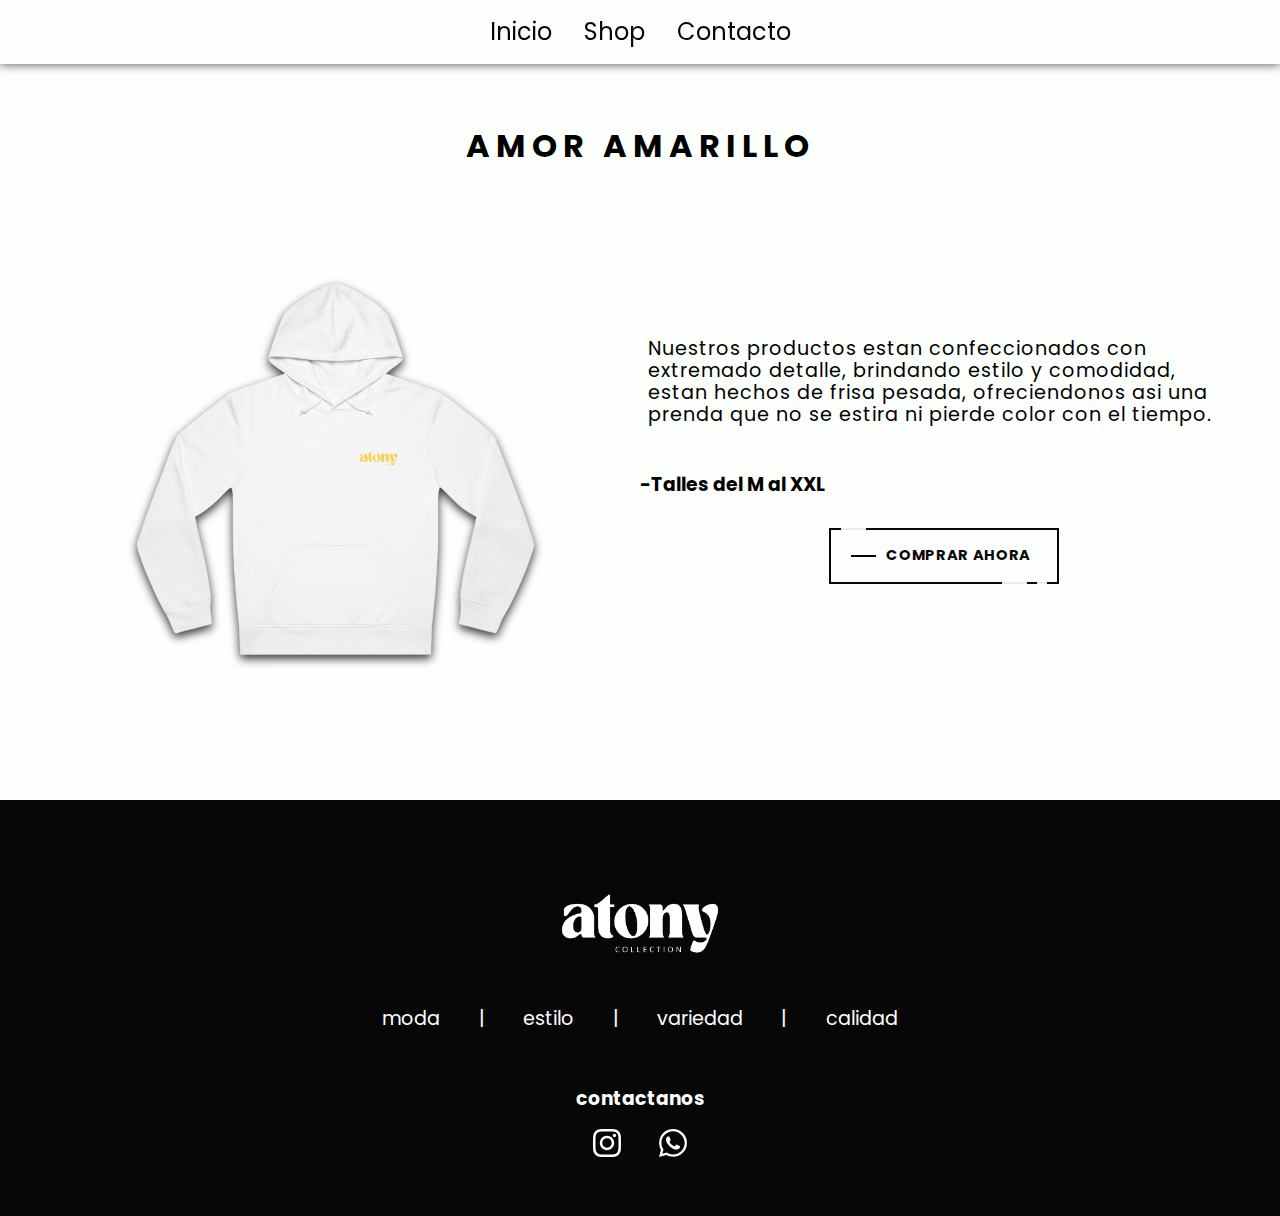
==== amoramarillo.html @ fdc1e4f3 "index-modified" ====
<!DOCTYPE html>
<html lang="en">
<head>
    <meta charset="UTF-8">
    <meta name="viewport" content="width=device-width, initial-scale=1.0">
    <title>amor amarillo</title>

    <link rel="stylesheet" href="lib/fontawesome-free-6.4.0-web/css/all.min.css">

    <link rel="stylesheet" href="css/normalize.css">
    <link rel="stylesheet" href="css/animate.css">
    <link rel="stylesheet" href="https://cdnjs.cloudflare.com/ajax/libs/animate.css/4.1.1/animate.min.css" />
    <link rel="stylesheet" href="css/style.css">
</head>
<body>
        <!-- header -->
        <header class="header ">
            <!-- <a href=""><img class="logo" src="assets/logos/LOGONEGRO.png" alt=""></a> -->
            <nav class="nav">
                <ul class="nav-item">
                    <li><a href="index.html#inicio" class="nav-link">Inicio</a></li>
                    <li><a href="index.html#shop" class="nav-link">Shop</a></li>
                    <li><a href="#contacto" class="nav-link">Contacto</a></li>
                </ul>
            </nav>
        </header>

        <!-- producto section -->
        <section id="producto">
            <h1 class="tilte-producto wow animate__jello">AMOR AMARILLO</h1>
            <div class="container-producto ">
                <div class="producto__vista wow animate__bounceIn">
                  <div class="img-container">
                    <img src="assets/products/blanco/AMORAMARILLO/amor-amarillo-front.webp" class="img-producto" alt="">
                    <div class="hover-img">
                        <img src="assets/products/blanco/AMORAMARILLO/amor-amarillo-back.webp" class="img-producto" alt="">                       
                    </div>
                  </div>
                </div>
                <div class="producto__info wow animate__backInRight">
                    <p class="paragraph-producto ">Nuestros productos estan confeccionados con extremado detalle, brindando estilo y comodidad, estan hechos de frisa pesada, ofreciendonos asi una prenda que no se estira ni pierde color con el tiempo. </p>
                    <h3 class="talles-title ">-Talles del M al XXL</h4>
                    <div class="btn-comprar">
                        <a class="fancy" href="https://wa.me/message/EZIDSQM3EWQKD1">
                            <span class="top-key"></span>
                            <span class="text">Comprar ahora</span>
                            <span class="bottom-key-1"></span>
                            <span class="bottom-key-2"></span>
                          </a>
                    </div>
                </div>
              </div>
        </section>

    <!-- contacto section -->
    <section id="contacto">
        <div class="container-contacto">
            <div class="logo-contacto wow animate__fadeIn"><img src="assets/logos/LOGOBLANCO.png" alt=""></div>
            <ul class="item-contacto">
                <li class="item-descripcion">moda</li>
                <li class="item-descripcion">|</li>
                <li class="item-descripcion">estilo</li>
                <li class="item-descripcion">|</li>
                <li class="item-descripcion">variedad</li>
                <li class="item-descripcion">|</li>
                <li class="item-descripcion">calidad</li>
            </ul>

            <h3 class="title-contacto">contactanos</h3>
            <ul class="item-contacto">
                <li class="item-redes"><a href="https://www.instagram.com/atony.cba/" target="_blank"><i class="fa-brands fa-instagram" style="color: #f6fff8;"></i></a>
                </li>
                <li class="item-redes"><a href="https://wa.me/message/EZIDSQM3EWQKD1" target="_blank"><i class="fa-brands fa-whatsapp" style="color: #f6fff8;"></i></a></li>
            </ul>
        </div>
    </section>

    <script src="js/wow.min.js"></script>
    <script>
        new WOW().init();
    </script>
    <script src="lib/fontawesome-free-6.4.0-web/js/all.min.js"></script>
</body>
</html>
---- css/style.css ----
@import url('https://fonts.googleapis.com/css2?family=Poppins:ital,wght@0,100;0,300;0,400;0,500;0,600;0,700;0,800;1,100;1,300;1,400;1,500;1,600;1,700;1,800&display=swap');

@import url('https://fonts.googleapis.com/css2?family=Amatic+SC:wght@400;700&family=Bebas+Neue&family=Play:wght@400;700&display=swap');

:root {
    --blanco: #fcfffc;
    --gris: #e2e2dd;
    --grisOscuro: #333533;
    --negro: #080708;
}

html {
    scroll-behavior: smooth;
    scroll-padding-top: 4rem;
}

* {
    box-sizing: border-box;
    padding: 0;
    margin: 0;
}

body {

    background-color: var(--blanco);
    font-family: 'Poppins', sans-serif;
}

.header {
    width: 100%;
    height: 4rem;
    background-color: var(--blanco);
    display: flex;
    justify-content: space-around;
    align-items: center;
    padding: 0 1rem;
    box-shadow: 0px 0px 10px rgba(8, 7, 8, 0.75);
    position: fixed;
    z-index: 999;
}

.logo {
    height: 10rem;
}

.nav {
    height: 4rem;
    width: 100%;
    display: flex;
    justify-content: center;
    align-items: center;
}

.nav-item {
    width: 100%;
    display: flex;
    justify-content: center;
    align-items: center;
    list-style: none;
    gap: 2rem;
}

.nav-link {
    font-size: 1.5rem;
    font-weight: 400;
    color: var(--negro);
    text-decoration: none;
    transition: all 0.4s ease-out;
}

.nav-link:hover {
    color: var(--blanco);
    background-color: var(--negro);
    padding: .5rem ;
    transition: all 0.4s ease-in;
    border-radius: 5px;
}

/* ------- inicio section ------- */
#inicio {
    height: 45rem;
    width: 100%;
    background-image: url(../assets/fondo-inicio.jpeg);
    background-position: center;
    background-repeat: no-repeat;
    background-size: cover;
    background-attachment: fixed;
    overflow: hidden;
}
.container-inicio {
    height: 45rem;
    width: 100%;
    background-color: rgba(8, 7, 8, 0.66);
    border-radius: 5px;
    box-shadow: 1px 1px 10px rgba(8, 7, 8, 0.75);
}

.logo__container-inicio {
    height: 35rem;
    display: flex;
    justify-content: center;
}

.paragraph-inicio {
    font-size: 1.2rem;
    text-align: center;
    font-weight: 100;
    color: var(--blanco);
    width: 65%;
    margin: -5rem auto auto auto;
}

.span-inicio {
    color: var(--gris);
    font-weight: bold;
    text-transform: uppercase;
    font-size: 1rem;
}

@media (max-width: 680px) {
    #inicio {
        height: 40rem;
    }

    .logo__container-inicio {
        height: 25rem;
    }

    .paragraph-inicio {
        font-size: .9rem;
        text-align: center;
        color: var(--blanco);
        width: 50%;
        margin: -5rem auto auto auto;
    }

}

/* ------- banner ------- */
.banner-container {
    height: 15rem;
    width: 100%;
    margin: auto;
    background-color: var(--negro);
    display: flex;
    place-content: center;
}

.banner-title {
    font-size: 2.5rem;
    color: var(--gris);
    margin: auto;
}

/* ------- shop section ------- */
#shop {
    height: 100rem;
    width: 100%;
}

.container-shop {
    height: 95rem;
    width: 100%;
    padding: 5rem 2rem;
    display: grid;
    justify-content: space-around;
    grid-template-columns: repeat(4, 1fr);
    gap: 2rem;
}

.tilte-shop {
    text-align: center;
    font-weight: 600;
    text-transform: uppercase;
    text-decoration: underline;
}

.products {
    height: 20rem;
    width: 100%;
    margin-bottom: 4rem;
    display: grid;
    justify-content: center;
    background-color: var(--blanco);
    transition: all 0.5s ease-out;
}
.products:hover {
    transition: all 0.4s ease-in;
    background: var(--negro);
}
.container-products {
    box-shadow: 0px 0px 5px rgba(0, 0, 0, 0.15);
    cursor: pointer;
    border: .1px solid var(--gris);
    transition: all 0.5s ease-out;
}

.container-products:hover {
    transform: scale(1.04);
    transition: all 0.4s ease-in;
}

.product__imagen {
    height: 20rem;
    width: 100%;
    filter: drop-shadow(0px 2px 4px var(--negro));
}

.nombre__products {
    font-size: .8rem;
    text-align: center;
    font-weight: lighter;
    padding: 1rem 0;
    color: var(--grisOscuro);
    text-transform: uppercase;
}

.btn-cta {
    text-align: center;
}

.cta {
    border: none;
    background: none;
    cursor: pointer;
}

.cta span {
    padding-bottom: 7px;
    letter-spacing: 4px;
    font-size: 14px;
    padding-right: 15px;
    text-transform: uppercase;
}

.cta svg {
    transform: translateX(-8px);
    transition: all 0.3s ease;
}

.cta:hover svg {
    transform: translateX(0);
}

.cta:active svg {
    transform: scale(0.9);
}

.hover-underline-animation {
    position: relative;
    color: var(--negro);
    padding-bottom: 20px;
}

.hover-underline-animation:after {
    content: "";
    position: absolute;
    width: 100%;
    transform: scaleX(0);
    height: 2px;
    bottom: 0;
    left: 0;
    background-color: var(--negro);
    transform-origin: bottom right;
    transition: transform 0.25s ease-out;
}

.cta:hover .hover-underline-animation:after {
    transform: scaleX(1);
    transform-origin: bottom left;
}

@media (max-width: 1060px) {
    #shop {
        height: 180rem;
        width: 100%;
    }

    .container-shop {
        height: 180rem;
        display: grid;
        grid-template-columns: repeat(2, 1fr);
    }

}

@media (max-width: 680px) {
    #shop {
        height: 155rem;
        width: 100%;
    }

    .container-shop {
        height: 155rem;
    }

    .products,
    .product__imagen {
        height: 15rem;
    }

    .container-products {
        height: 22.5rem;
        box-shadow: 0px 0px 10px rgba(8, 7, 8, 0.25);
        cursor: pointer;
    }

    .nombre__products {
        font-size: .5rem;
    }

    .btn-products {
        width: 5rem;
        font-size: .9rem;
    }

    .banner-title {
        font-size: 2rem;
        color: var(--gris);
        margin: auto;
    }
}

/* ------ section contacto ------- */
#contacto {
    height: 26rem;
    width: 100%;
    background-color: var(--negro);
}

.container-contacto {
    height: 25.5rem;
    width: 100%;
}

.logo-contacto {
    height: 15rem;
    display: flex;
    justify-content: center;
}

.title-contacto {
    text-align: center;
    color: var(--blanco);
    margin-bottom: 3rem;
}

.item-contacto {
    height: 5rem;
    display: flex;
    justify-content: center;
    align-items: start;
    margin-top: -2rem;
    color: var(--blanco);
}

.item-descripcion {
    font-size: 1.2rem;
    list-style: none;
    padding: 0 1.2rem;
}

.item-redes {
    text-align: center;
    font-size: 2rem;
    list-style: none;
    padding: 0 1.2rem;
    transition: all 0.3s ease-out;
}

.item-redes:hover{
    transition: all 0.3s ease-in;
    transform: scale(1.15);
}

@media (max-width: 680px) {
    .item-descripcion {
        font-size: 1rem;
        list-style: none;
        padding: 0 .6rem;
    }

    .logo__container-inicio {
        height: 25rem;
    }
}

/* -------- producto section ------- */
#producto {
    height: 50rem;
    width: 100%;
    padding: 2rem;
}

.tilte-producto {
    text-align: center;
    margin-top: 6rem;
    margin-bottom: 4rem;
    letter-spacing: 6px;
}

.container-producto {
    height: 30rem;
    width: 100%;
    display: grid;
    grid-template-columns: repeat(2, 1fr);
    align-items: center;
}

.producto__vista {
    height: 30rem;
    margin: auto;
    cursor: pointer;
}

.img-producto {
    height: 40rem;
    filter: drop-shadow(0px 4px 5px var(--grisOscuro));
    border-radius: 5px;
    transition: all 0.4s ease-out;
}

.img-container {
    position: relative;
    width: 100%;
    height: 100%;

}

.img-producto {
    width: 100%;
    height: 100%;
    object-fit: cover;
    /* Ajusta el tamaño de la imagen para cubrir el contenedor */
}

.hover-img {
    position: absolute;
    top: 0;
    left: 0;
    width: 100%;
    height: 100%;
    background-size: cover;
    /* Ajusta el tamaño de la segunda imagen para cubrir el contenedor */
    opacity: 0;
    /* Inicialmente la segunda imagen está oculta */
    transition: opacity 0.9s ease;
    /* Agrega una transición suave para el cambio de imagen */
}

.img-container:hover .hover-img {
    opacity: 1;
    /* Al pasar el cursor sobre el contenedor, la segunda imagen se muestra */
}

.producto__info {
    top: 0;
    width: 100%;
}

.paragraph-producto {
    font-size: 1.2rem;
    font-weight: 400;
    padding: 1rem.5rem;
    margin-bottom: 2rem;
    letter-spacing: 1px;
}

.btn-comprar {
    display: flex;
    justify-content: center;
    padding: 2rem;
}

.fancy {
    background-color: transparent;
    border: 2px solid var(--negro);
    border-radius: 0;
    box-sizing: border-box;
    color: var(--blanco);
    cursor: pointer;
    display: inline-block;
    font-weight: 700;
    letter-spacing: 0.05em;
    margin: 0;
    outline: none;
    overflow: visible;
    padding: 1.25em 2em;
    position: relative;
    text-align: center;
    text-decoration: none;
    text-transform: none;
    transition: all 0.3s ease-in-out;
    user-select: none;
    font-size: 13px;
}

.fancy::before {
    content: " ";
    width: 1.5625rem;
    height: 2px;
    background: var(--negro);
    top: 50%;
    left: 1.5em;
    position: absolute;
    transform: translateY(-50%);
    transform-origin: center;
    transition: background 0.3s linear, width 0.3s linear;
}

.fancy .text {
    font-size: 1.125em;
    line-height: 1.33333em;
    padding-left: 2em;
    display: block;
    text-align: left;
    transition: all 0.3s ease-in-out;
    text-transform: uppercase;
    text-decoration: none;
    color: var(--negro);
}

.fancy .top-key {
    height: 2px;
    width: 1.5625rem;
    top: -2px;
    left: 0.625rem;
    position: absolute;
    background: #e8e8e8;
    transition: width 0.5s ease-out, left 0.3s ease-out;
}

.fancy .bottom-key-1 {
    height: 2px;
    width: 1.5625rem;
    right: 1.875rem;
    bottom: -2px;
    position: absolute;
    background: #e8e8e8;
    transition: width 0.5s ease-out, right 0.3s ease-out;
}

.fancy .bottom-key-2 {
    height: 2px;
    width: 0.625rem;
    right: 0.625rem;
    bottom: -2px;
    position: absolute;
    background: #e8e8e8;
    transition: width 0.5s ease-out, right 0.3s ease-out;
}

.fancy:hover {
    color: var(--blanco);
    background: var(--negro);
}

.fancy:hover::before {
    width: 0.9375rem;
    background: var(--blanco);
}

.fancy:hover .text {
    color: var(--blanco);
    padding-left: 1.5em;
}

.fancy:hover .top-key {
    left: -2px;
    width: 0px;
}

.fancy:hover .bottom-key-1,
.fancy:hover .bottom-key-2 {
    right: 0;
    width: 0;
}


/*------- footer -------*/

#footer {
    width: 100%;
    height: 3rem;
    font-style: italic;
    background: #0a090a;
    font-family: 'Play', sans-serif;
}

.footer {
    display: flex;
    justify-content: center;
    align-items: center;
}

.title-footer {
    color: var(--grisOscuro);
    font-size: 14px;
    font-weight: 600;
}
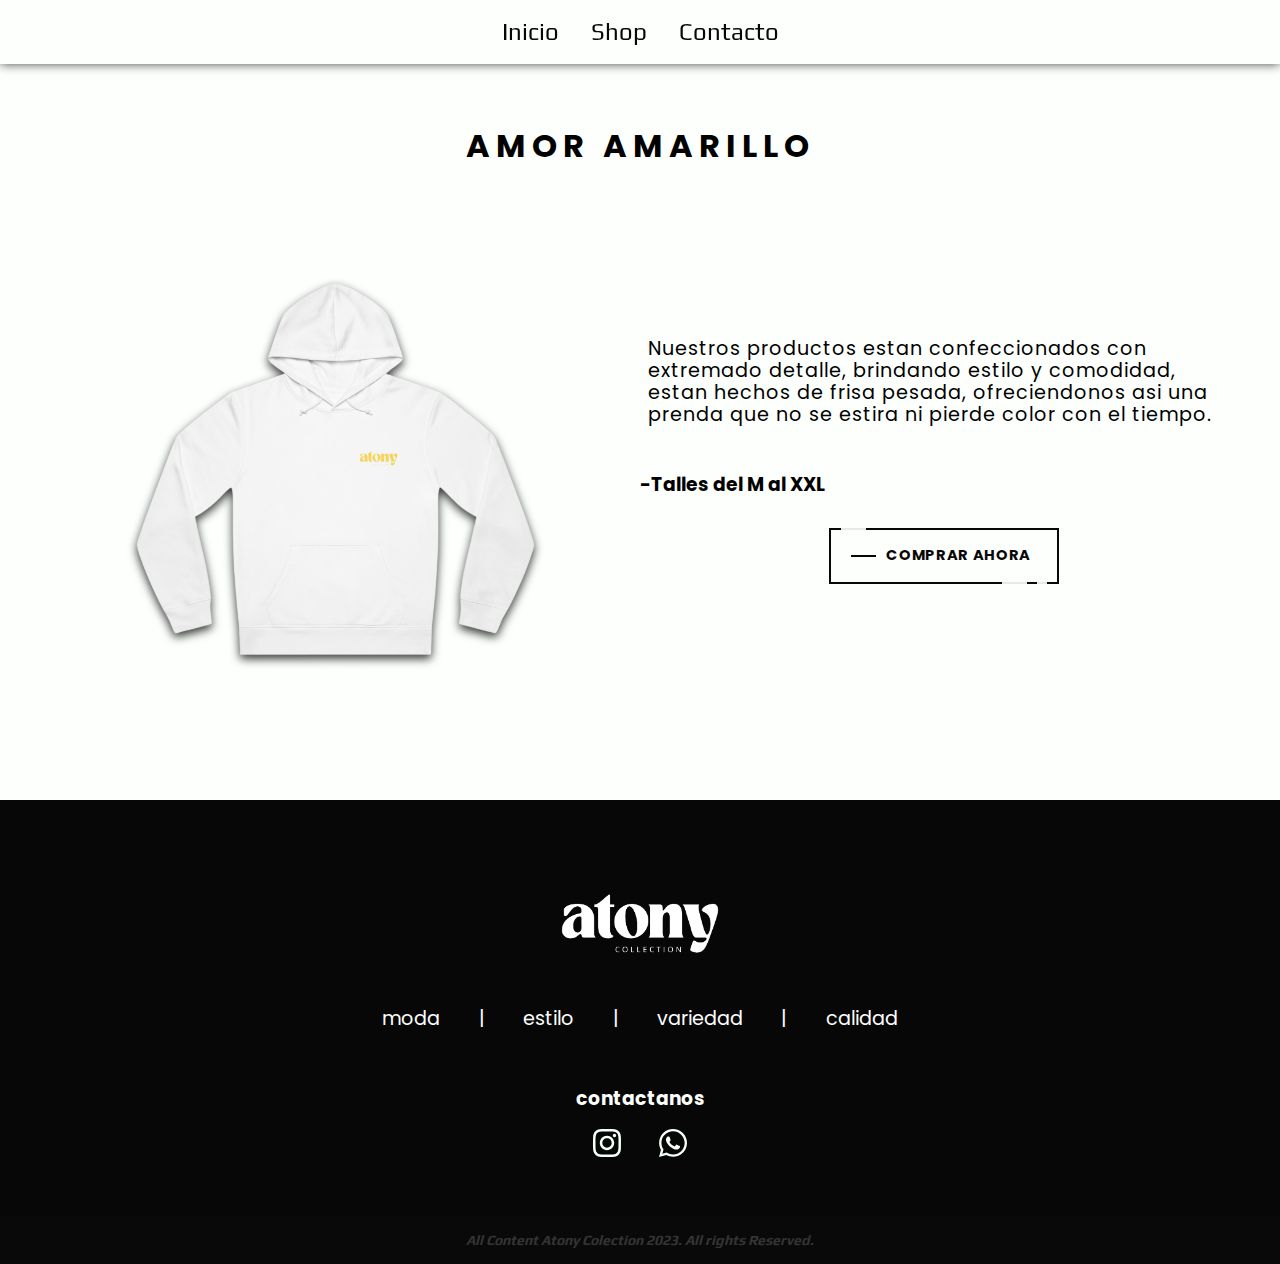
==== commit ebc8454b: "mediaqueris-1" ====
--- a/amoramarillo.html
+++ b/amoramarillo.html
@@ -75,6 +75,11 @@
         </div>
     </section>
 
+    <!-- footer --> 
+    <footer id="footer" class="footer">
+        <h2 class="title-footer">All Content Atony Colection 2023. All rights Reserved.</h2>
+    </footer>
+
     <script src="js/wow.min.js"></script>
     <script>
         new WOW().init();
--- a/css/style.css
+++ b/css/style.css
@@ -1,6 +1,8 @@
 @import url('https://fonts.googleapis.com/css2?family=Poppins:ital,wght@0,100;0,300;0,400;0,500;0,600;0,700;0,800;1,100;1,300;1,400;1,500;1,600;1,700;1,800&display=swap');
 
 @import url('https://fonts.googleapis.com/css2?family=Amatic+SC:wght@400;700&family=Bebas+Neue&family=Play:wght@400;700&display=swap');
+
+@import url('https://fonts.googleapis.com/css2?family=Lato:ital,wght@0,100;0,300;0,400;0,700;0,900;1,100;1,300;1,400;1,700;1,900&display=swap');
 
 :root {
     --blanco: #fcfffc;
@@ -37,6 +39,7 @@
     box-shadow: 0px 0px 10px rgba(8, 7, 8, 0.75);
     position: fixed;
     z-index: 999;
+    font-family: 'Play', sans-serif;
 }
 
 .logo {
@@ -78,7 +81,7 @@
 
 /* ------- inicio section ------- */
 #inicio {
-    height: 45rem;
+    height: 50rem;
     width: 100%;
     background-image: url(../assets/fondo-inicio.jpeg);
     background-position: center;
@@ -88,9 +91,9 @@
     overflow: hidden;
 }
 .container-inicio {
-    height: 45rem;
-    width: 100%;
-    background-color: rgba(8, 7, 8, 0.66);
+    height: 50rem;
+    width: 100%;
+    background-color: rgba(8, 7, 8, 0.842);
     border-radius: 5px;
     box-shadow: 1px 1px 10px rgba(8, 7, 8, 0.75);
 }
@@ -104,10 +107,11 @@
 .paragraph-inicio {
     font-size: 1.2rem;
     text-align: center;
-    font-weight: 100;
+    font-weight: 300;
     color: var(--blanco);
     width: 65%;
     margin: -5rem auto auto auto;
+    font-family: 'Lato', sans-serif;
 }
 
 .span-inicio {
@@ -118,6 +122,11 @@
 }
 
 @media (max-width: 680px) {
+    .nav-link {
+        font-size: 1.2rem;
+    }
+
+
     #inicio {
         height: 40rem;
     }
@@ -138,7 +147,7 @@
 
 /* ------- banner ------- */
 .banner-container {
-    height: 15rem;
+    height: 13rem;
     width: 100%;
     margin: auto;
     background-color: var(--negro);
@@ -168,11 +177,12 @@
     gap: 2rem;
 }
 
-.tilte-shop {
+.title-shop {
+    display: none;
     text-align: center;
     font-weight: 600;
     text-transform: uppercase;
-    text-decoration: underline;
+    letter-spacing: 5px;
 }
 
 .products {
@@ -597,4 +607,110 @@
     color: var(--grisOscuro);
     font-size: 14px;
     font-weight: 600;
+}
+
+
+/*------- mediaqueris -------*/
+
+@media (max-width: 620px) {
+
+    .nav-link {
+        font-size: 1.2rem;
+    }
+
+
+    #inicio {
+        height: 47rem;
+    }
+
+    .logo__container-inicio {
+        margin-top: 2rem;
+        height: 25rem;
+    }
+
+    .paragraph-inicio {
+        font-size: .7rem;
+        text-align: center;
+        width: 100%;
+        padding: 2rem;
+        margin: 0;
+    }   
+
+    .span-inicio {
+        font-size: 0.7rem;
+    }
+
+    /*banner*/
+
+    .banner-container {
+        height: 8rem;
+        width: 100%;
+        margin: auto;
+        background-color: var(--negro);
+        display: flex;
+        place-content: center;
+    }
+    
+    .banner-title {
+        font-size: 1.7rem;
+        color: var(--gris);
+        margin: auto;
+    }
+    
+
+    /*products*/
+
+    #shop {
+        height: 130rem;
+        width: 100%;
+    }
+
+    .container-shop {
+        height: 130rem;
+        display: grid;
+        grid-template-columns: repeat(2, 1fr);
+        padding: 2rem 1rem;
+        gap: 1rem;
+    }
+
+    .products {
+        height: 10rem;
+        width: 100%;
+        margin-bottom: 2rem;
+        display: grid;
+        justify-content: center;
+        background-color: var(--blanco);
+        transition: all 0.5s ease-out;
+    }
+
+    .product__imagen {
+        height: 10rem;
+        margin-bottom: 2rem;
+    }
+
+    .container-products {
+      height: 19rem;
+    }
+
+    .cta span {
+        padding-bottom: 2px;
+        letter-spacing: 4px;
+        padding-right: 15px;
+        font-size: 10px;
+        text-transform: uppercase;
+    }
+
+    /*contacts*/
+
+    #contacto {
+        height: 26rem;
+        width: 100%;
+        background-color: var(--negro);
+    }
+
+    .item-descripcion {
+        font-size: 1rem;
+        list-style: none;
+        padding: 0.5rem;
+    }
 }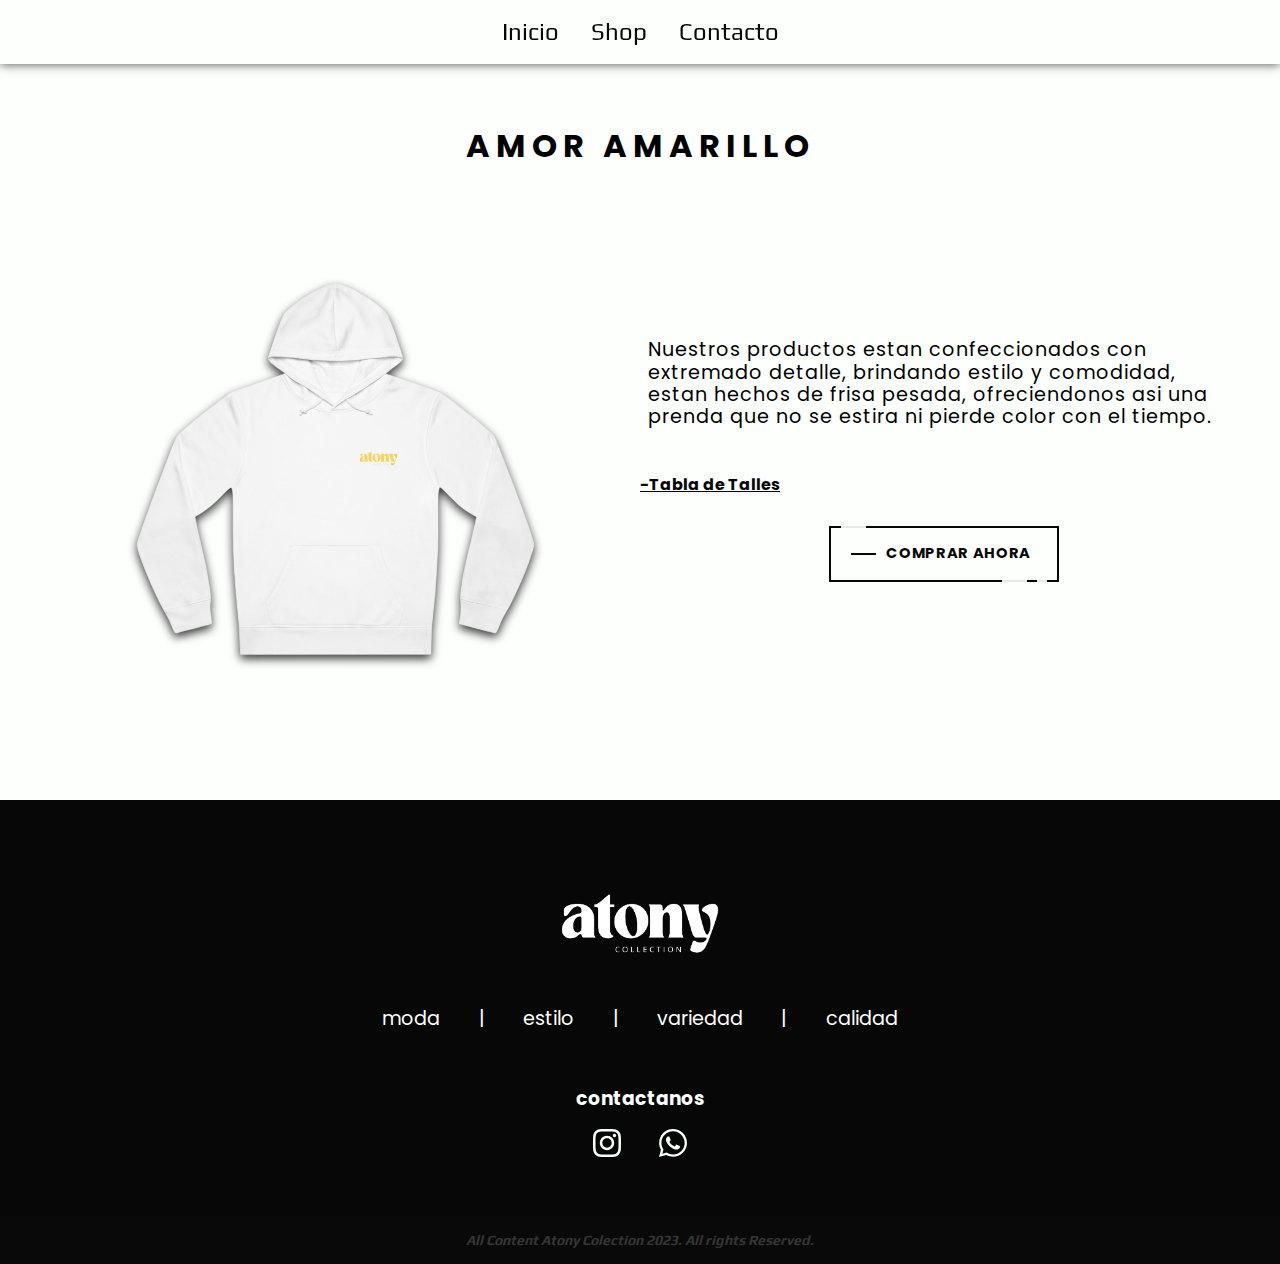
==== commit 15a2b5c0: "final-steps" ====
--- a/amoramarillo.html
+++ b/amoramarillo.html
@@ -6,7 +6,7 @@
     <title>amor amarillo</title>
 
     <link rel="stylesheet" href="lib/fontawesome-free-6.4.0-web/css/all.min.css">
-
+    <link rel="shortcut icon" href="./assets/logos/LOGOROJO.png" type="image/x-icon">
     <link rel="stylesheet" href="css/normalize.css">
     <link rel="stylesheet" href="css/animate.css">
     <link rel="stylesheet" href="https://cdnjs.cloudflare.com/ajax/libs/animate.css/4.1.1/animate.min.css" />
@@ -39,9 +39,9 @@
                 </div>
                 <div class="producto__info wow animate__backInRight">
                     <p class="paragraph-producto ">Nuestros productos estan confeccionados con extremado detalle, brindando estilo y comodidad, estan hechos de frisa pesada, ofreciendonos asi una prenda que no se estira ni pierde color con el tiempo. </p>
-                    <h3 class="talles-title ">-Talles del M al XXL</h4>
+                    <h4 class="talles-title "><a href="./table-section.html">-Tabla de Talles</a></h4>
                     <div class="btn-comprar">
-                        <a class="fancy" href="https://wa.me/message/EZIDSQM3EWQKD1">
+                        <a class="fancy" href="https://wa.link/asece3" target="_blank">
                             <span class="top-key"></span>
                             <span class="text">Comprar ahora</span>
                             <span class="bottom-key-1"></span>
--- a/css/style.css
+++ b/css/style.css
@@ -145,7 +145,7 @@
 
 }
 
-/* ------- banner ------- */
+/* ------- banner section ------- */
 .banner-container {
     height: 13rem;
     width: 100%;
@@ -226,6 +226,7 @@
 }
 
 .btn-cta {
+    padding: 0 5px;
     text-align: center;
 }
 
@@ -331,7 +332,7 @@
     }
 }
 
-/* ------ section contacto ------- */
+/* ------ contact section ------- */
 #contacto {
     height: 26rem;
     width: 100%;
@@ -383,6 +384,10 @@
     transform: scale(1.15);
 }
 
+@media (max-width: 460px) {
+
+}
+
 @media (max-width: 680px) {
     .item-descripcion {
         font-size: 1rem;
@@ -395,7 +400,7 @@
     }
 }
 
-/* -------- producto section ------- */
+/* -------- products section ------- */
 #producto {
     height: 50rem;
     width: 100%;
@@ -474,6 +479,16 @@
     padding: 1rem.5rem;
     margin-bottom: 2rem;
     letter-spacing: 1px;
+}
+
+.talles-title a{
+    color: var(--negro);
+    transition: all 0.2s ease-out;
+}
+
+.talles-title a:hover {
+    transform: scale(1.1);
+    transition: all 0.2s ease-in;
 }
 
 .btn-comprar {
@@ -610,6 +625,20 @@
 }
 
 
+/*------- Table Section -------*/
+#table {
+    height: 50rem;
+    width: 100%;
+    display: flex;
+    justify-content: center;
+    align-items: center;
+}
+
+.table img {
+    height: 35rem;
+    margin-right: 3rem;
+}
+
 /*------- mediaqueris -------*/
 
 @media (max-width: 620px) {
@@ -658,7 +687,7 @@
     }
     
 
-    /*products*/
+    /*shop*/
 
     #shop {
         height: 130rem;
@@ -713,4 +742,89 @@
         list-style: none;
         padding: 0.5rem;
     }
+    
+}
+
+@media (max-width: 460px) {
+
+    .cta {
+        padding: 0 5px;
+    }
+}
+
+
+/*------- mediaqueris products-------*/
+
+@media (max-width: 998px) {
+
+    .img-producto {
+        height: 24rem;
+    }
+
+    .paragraph-producto {
+        font-size: .9rem;
+        text-align: center;
+    }
+
+    .talles-title {
+        display: flex;
+        justify-content: end;
+    }
+}
+
+
+@media (max-width: 744px) {
+    .container-producto {
+        height: 30rem;
+        width: 100%;
+        display: flex;
+        flex-direction: column;
+    }
+
+    .tilte-producto {
+        text-align: center;
+        margin-top: 5rem;
+        margin-bottom: 3rem;
+        letter-spacing: 6px;
+        font-size: 1.2rem;
+    }
+
+    .img-producto {
+        height: 16rem;
+        margin-bottom: 3rem;
+    }
+
+    .paragraph-producto {
+        font-size: 11px;
+        text-align: center;
+        margin-bottom: 0.5rem;
+    }
+
+    .talles-title {
+        display: flex;
+        justify-content: center;
+        font-size: 14px;
+        margin-bottom: 2.5rem;
+    }
+}
+
+
+/*------- Meadiqueris Table --------*/
+
+@media (max-width: 876px) {
+    .table img {
+        height: 28rem;
+    }
+}
+
+@media (max-width: 684px) {
+
+    #table {
+        height: 30rem;
+    }
+
+    .table img {
+        height: 15rem;
+        margin-right: 0;
+    }
 }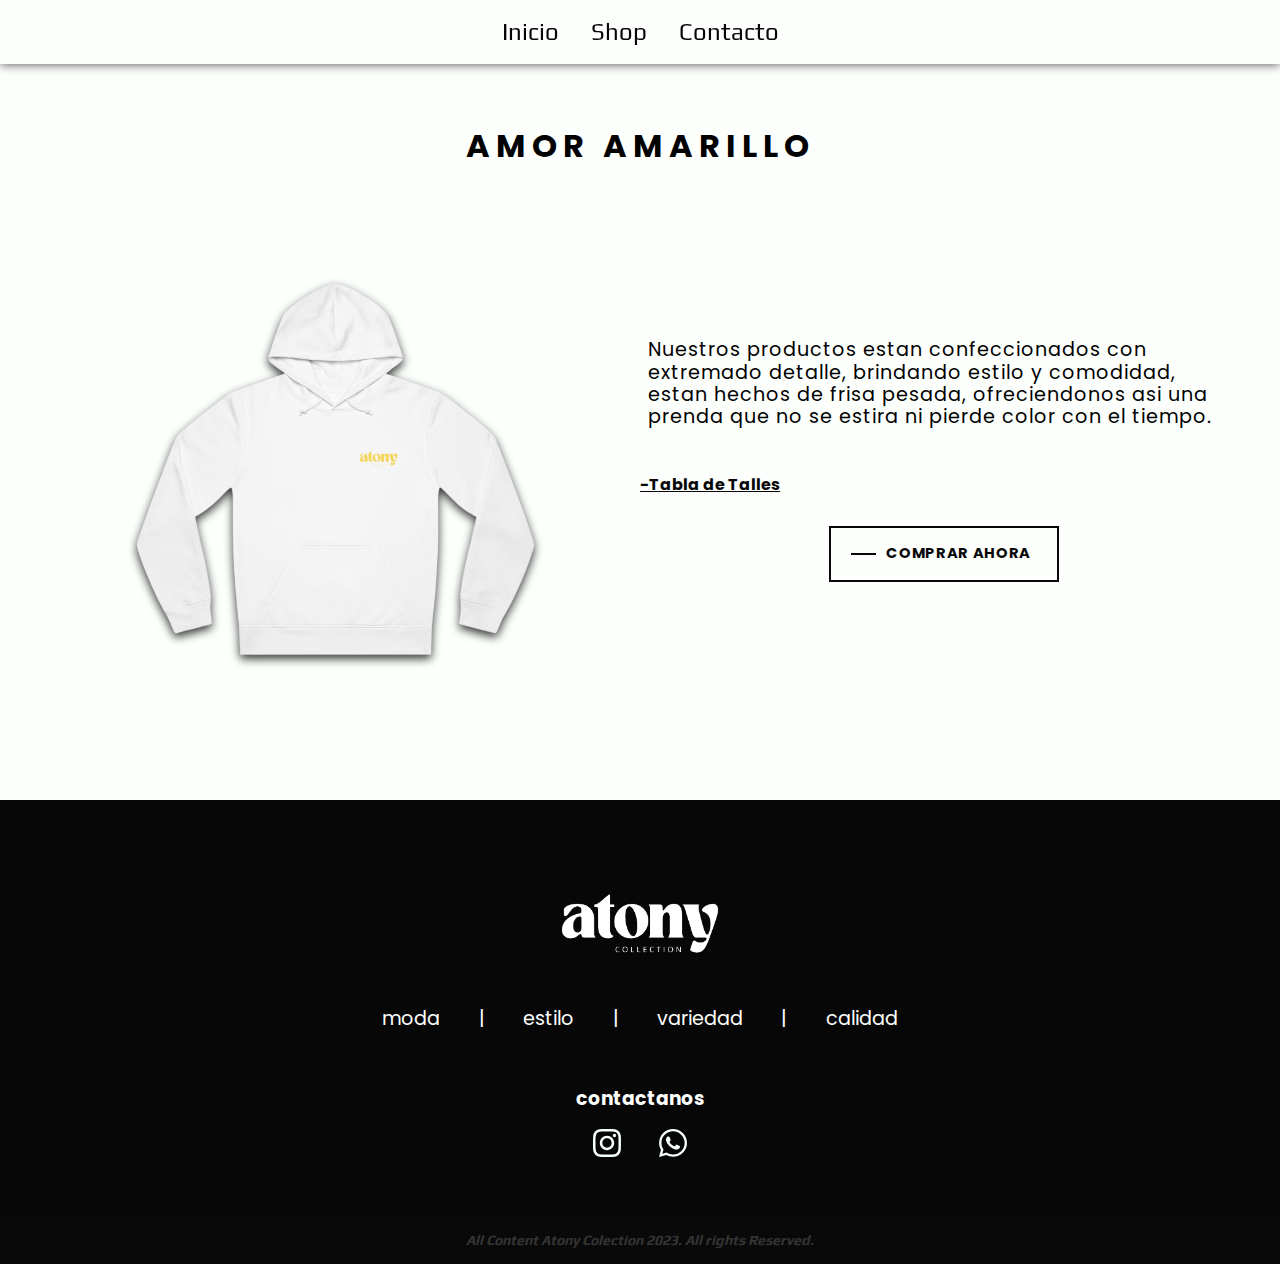
==== commit 500048ed: "bug-4" ====
--- a/amoramarillo.html
+++ b/amoramarillo.html
@@ -17,7 +17,7 @@
         <header class="header ">
             <!-- <a href=""><img class="logo" src="assets/logos/LOGONEGRO.png" alt=""></a> -->
             <nav class="nav">
-                <ul class="nav-item">
+                <ul class="nav-item wow animate__bounceIn">
                     <li><a href="index.html#inicio" class="nav-link">Inicio</a></li>
                     <li><a href="index.html#shop" class="nav-link">Shop</a></li>
                     <li><a href="#contacto" class="nav-link">Contacto</a></li>
@@ -42,10 +42,9 @@
                     <h4 class="talles-title "><a href="./table-section.html">-Tabla de Talles</a></h4>
                     <div class="btn-comprar">
                         <a class="fancy" href="https://wa.link/asece3" target="_blank">
-                            <span class="top-key"></span>
+
                             <span class="text">Comprar ahora</span>
-                            <span class="bottom-key-1"></span>
-                            <span class="bottom-key-2"></span>
+
                           </a>
                     </div>
                 </div>
--- a/css/style.css
+++ b/css/style.css
@@ -774,8 +774,17 @@
 
 
 @media (max-width: 744px) {
+    
+    #producto {
+        height: 70rem;
+        width: 100%;
+        padding: 1rem;
+    }    
+
     .container-producto {
-        height: 30rem;
+        margin-top: 5rem;
+        padding: 0;
+        height: 0;
         width: 100%;
         display: flex;
         flex-direction: column;
@@ -784,14 +793,15 @@
     .tilte-producto {
         text-align: center;
         margin-top: 5rem;
-        margin-bottom: 3rem;
+        margin-bottom: 0;
         letter-spacing: 6px;
         font-size: 1.2rem;
     }
 
     .img-producto {
+        padding: 0;
         height: 16rem;
-        margin-bottom: 3rem;
+        margin-bottom: 1rem;
     }
 
     .paragraph-producto {
@@ -804,7 +814,7 @@
         display: flex;
         justify-content: center;
         font-size: 14px;
-        margin-bottom: 2.5rem;
+        margin-bottom: 0;
     }
 }
 
@@ -820,10 +830,11 @@
 @media (max-width: 684px) {
 
     #table {
-        height: 30rem;
+        height: 45rem;
     }
 
     .table img {
+        width: 100%;
         height: 15rem;
         margin-right: 0;
     }
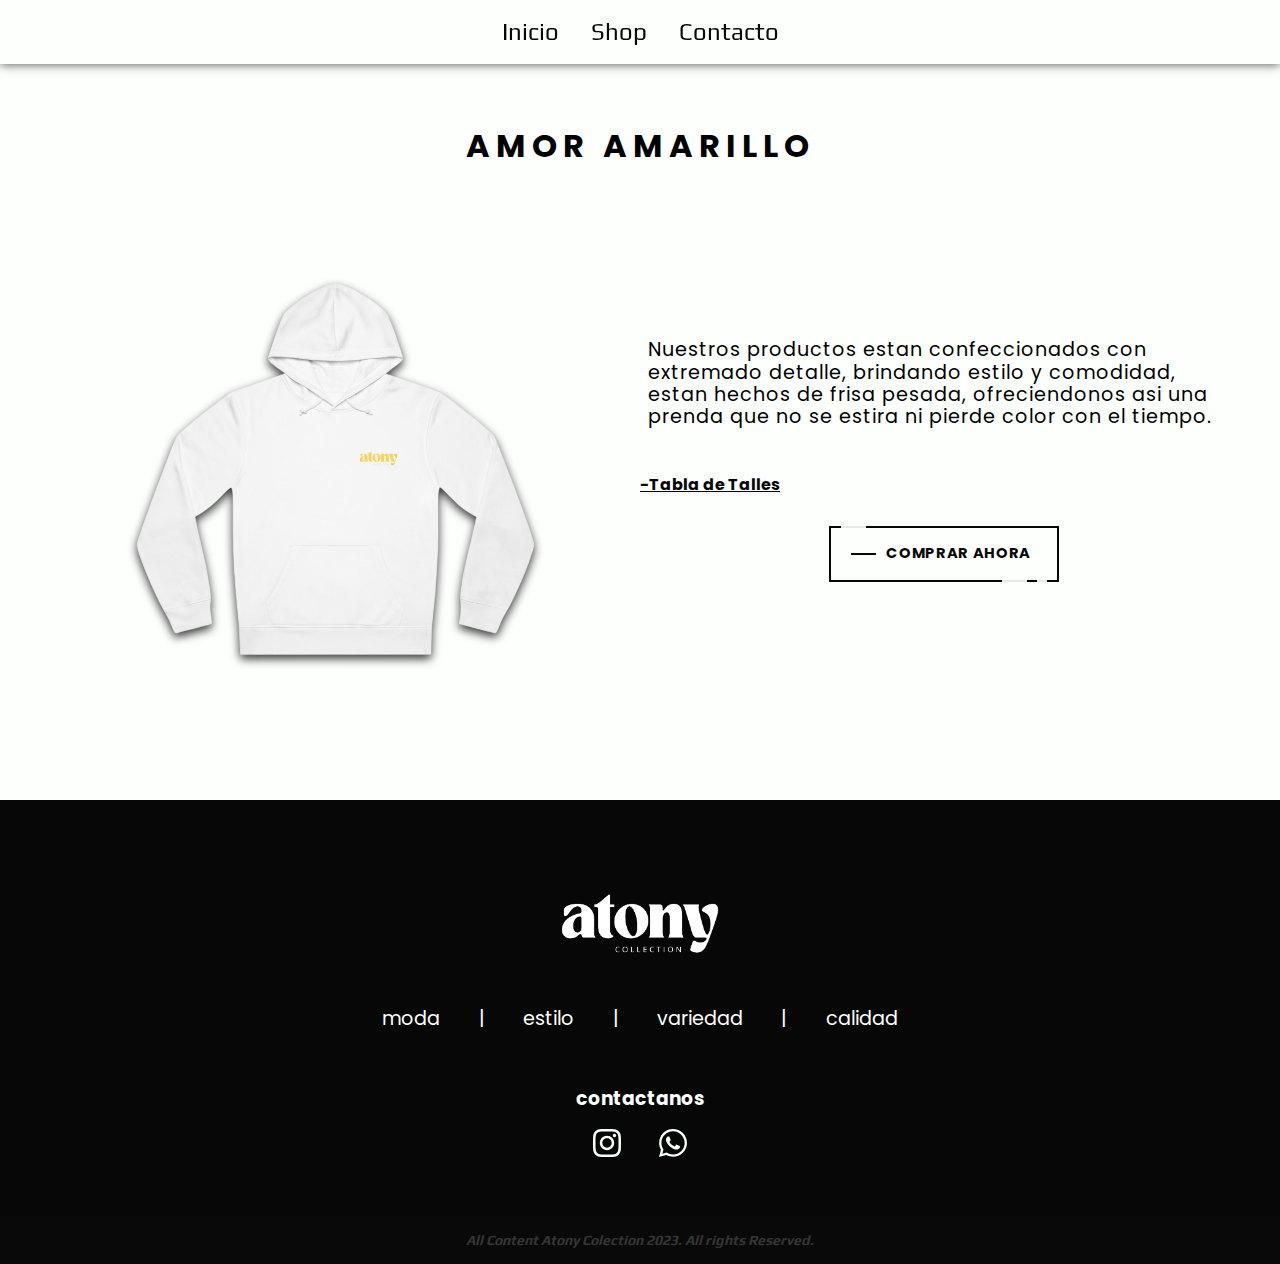
==== commit b97cd4aa: "bug-5" ====
--- a/amoramarillo.html
+++ b/amoramarillo.html
@@ -42,9 +42,10 @@
                     <h4 class="talles-title "><a href="./table-section.html">-Tabla de Talles</a></h4>
                     <div class="btn-comprar">
                         <a class="fancy" href="https://wa.link/asece3" target="_blank">
-
+                            <span class="top-key"></span>
                             <span class="text">Comprar ahora</span>
-
+                            <span class="bottom-key-1"></span>
+                            <span class="bottom-key-2"></span>
                           </a>
                     </div>
                 </div>
--- a/css/style.css
+++ b/css/style.css
@@ -20,6 +20,7 @@
     box-sizing: border-box;
     padding: 0;
     margin: 0;
+    /* border: 2px solid  red; */
 }
 
 body {
@@ -39,6 +40,7 @@
     box-shadow: 0px 0px 10px rgba(8, 7, 8, 0.75);
     position: fixed;
     z-index: 999;
+    top: 0;
     font-family: 'Play', sans-serif;
 }
 
@@ -776,7 +778,7 @@
 @media (max-width: 744px) {
     
     #producto {
-        height: 70rem;
+        height: 60rem;
         width: 100%;
         padding: 1rem;
     }    
@@ -784,7 +786,7 @@
     .container-producto {
         margin-top: 5rem;
         padding: 0;
-        height: 0;
+        height: 0rem;
         width: 100%;
         display: flex;
         flex-direction: column;
@@ -800,7 +802,7 @@
 
     .img-producto {
         padding: 0;
-        height: 16rem;
+        height: 15em;
         margin-bottom: 1rem;
     }
 
